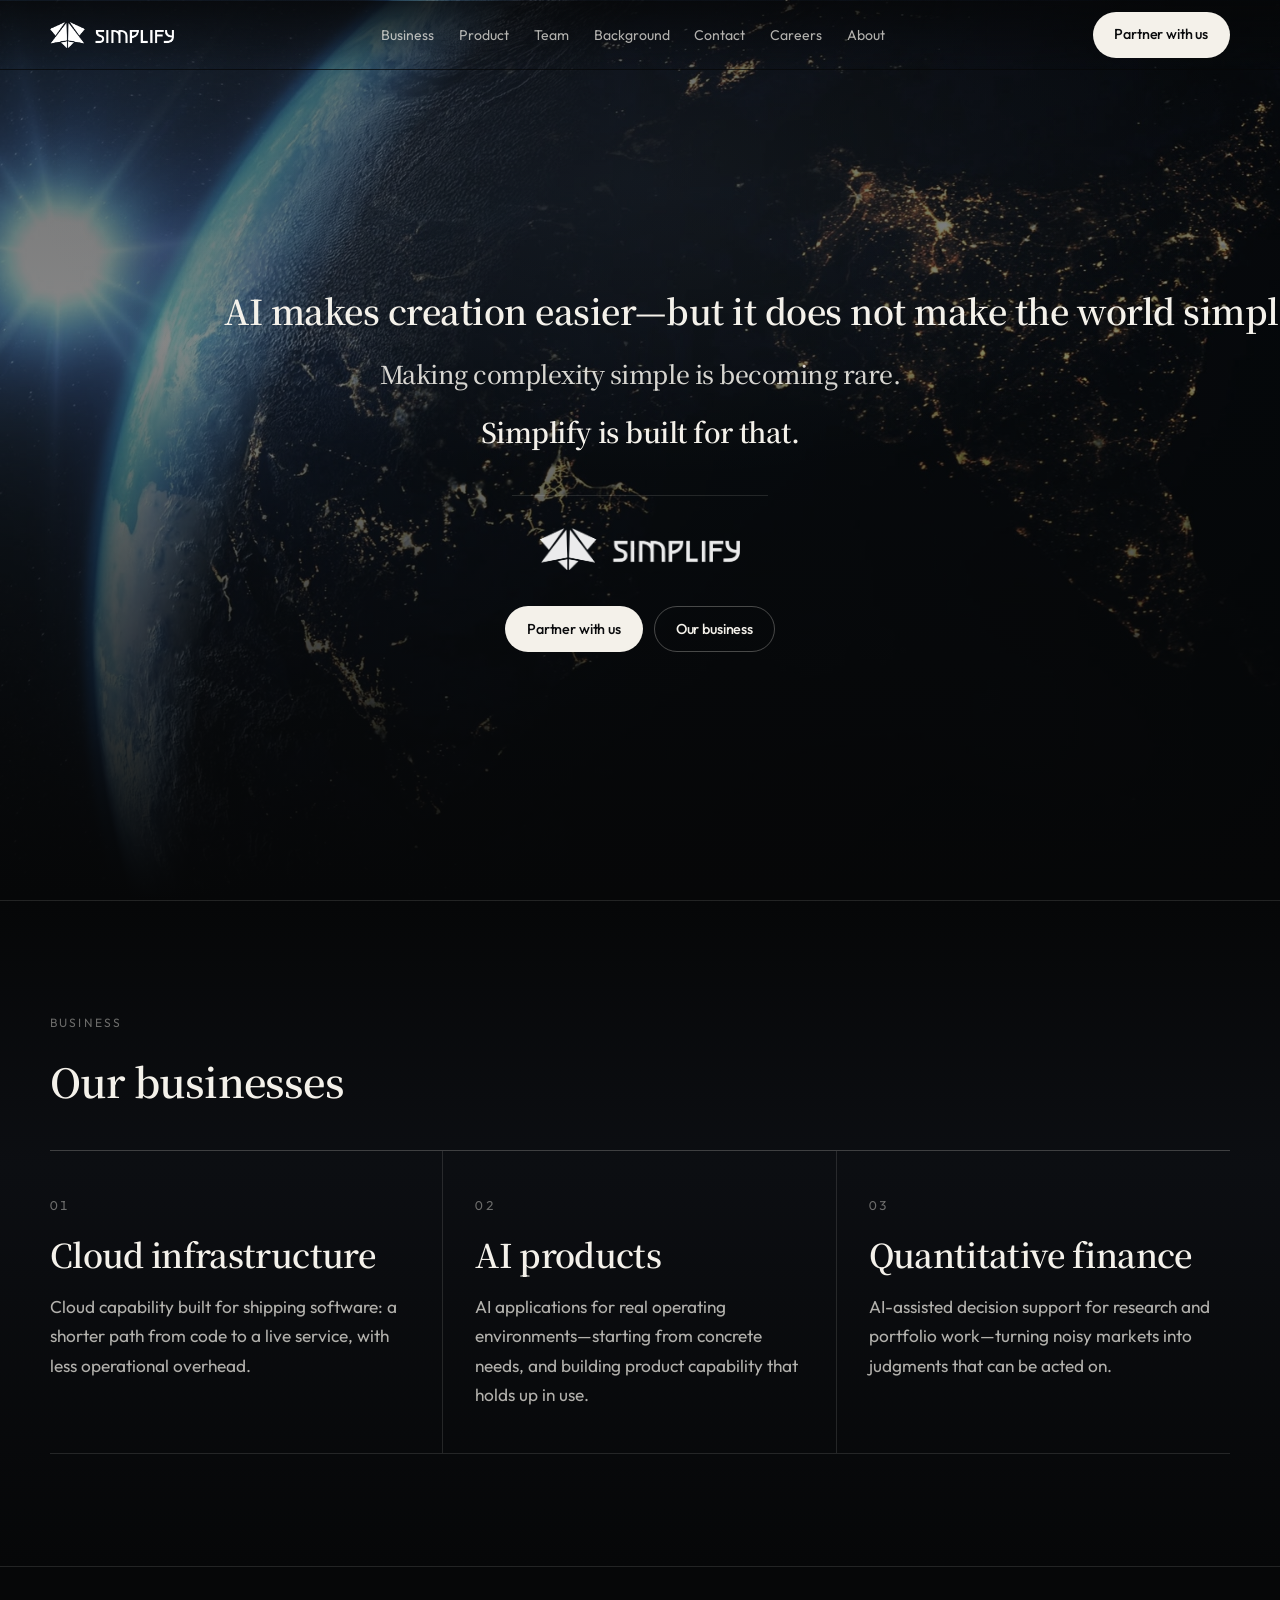
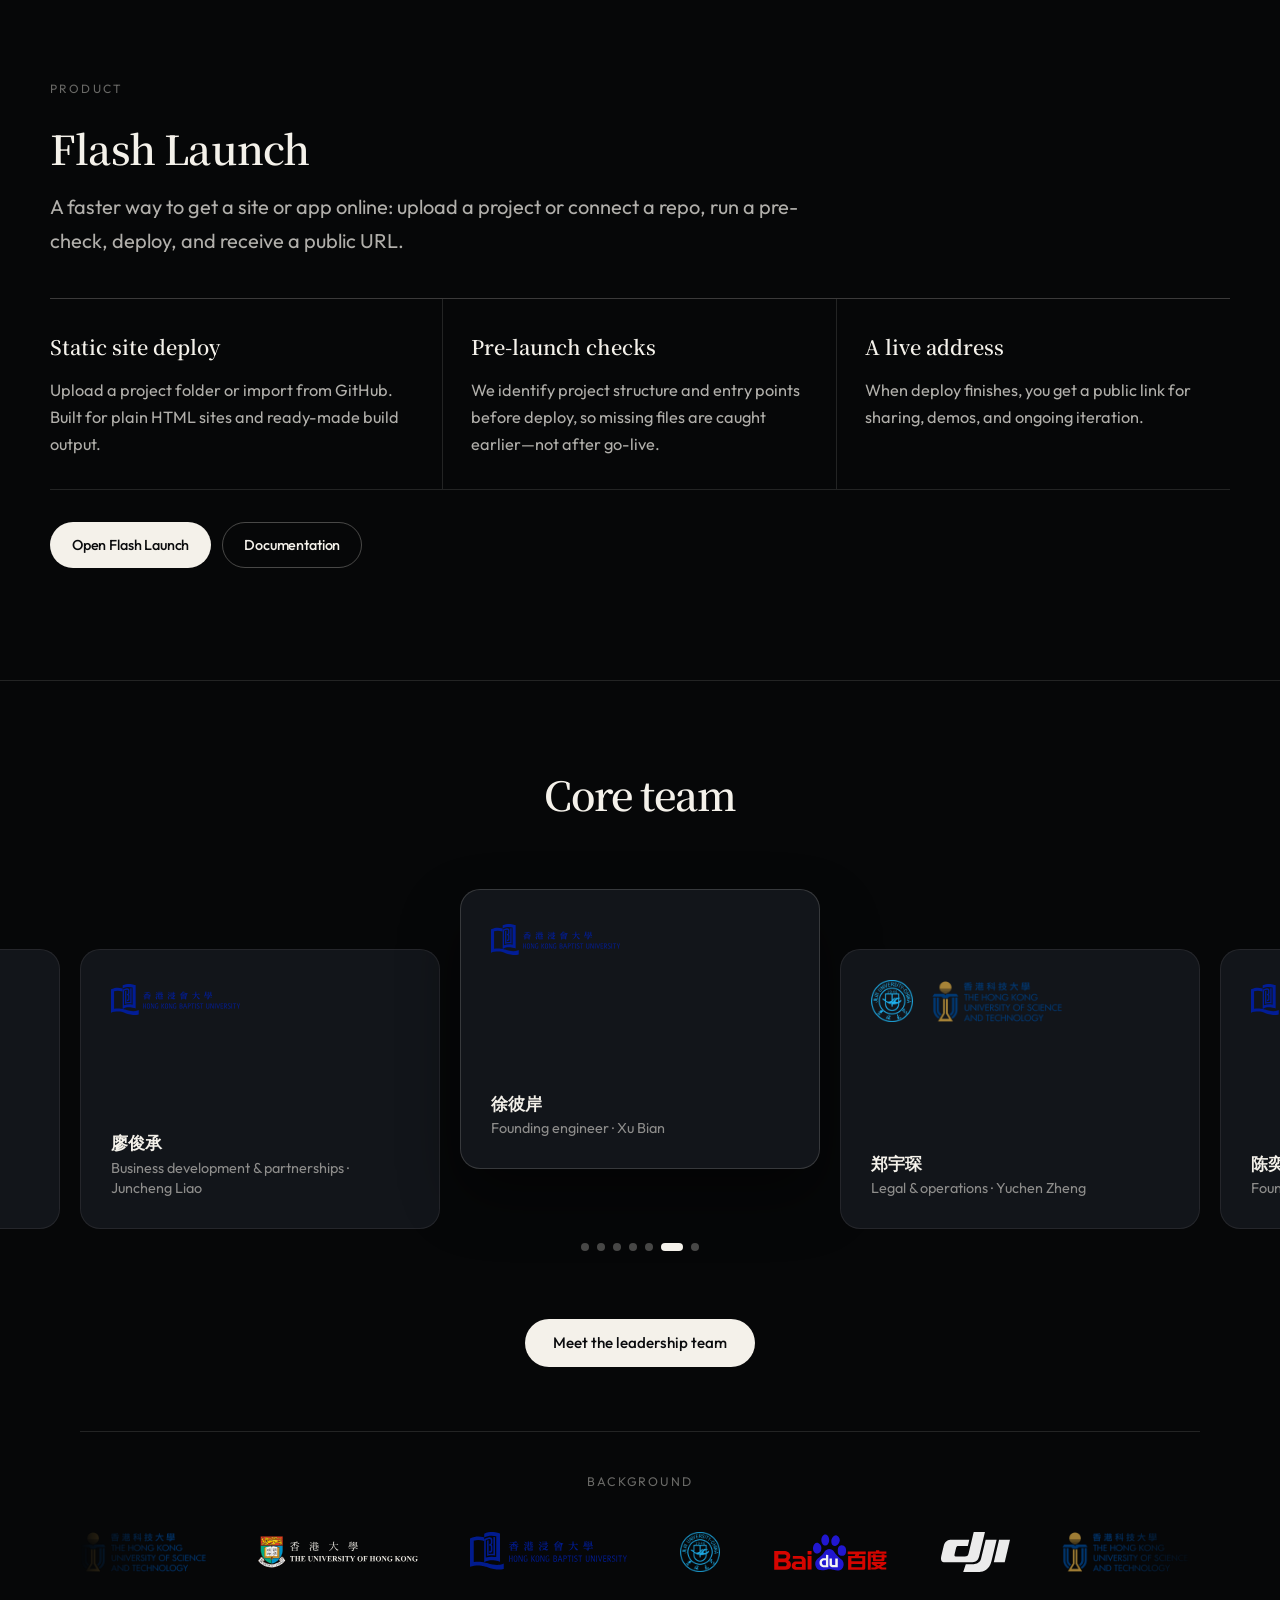
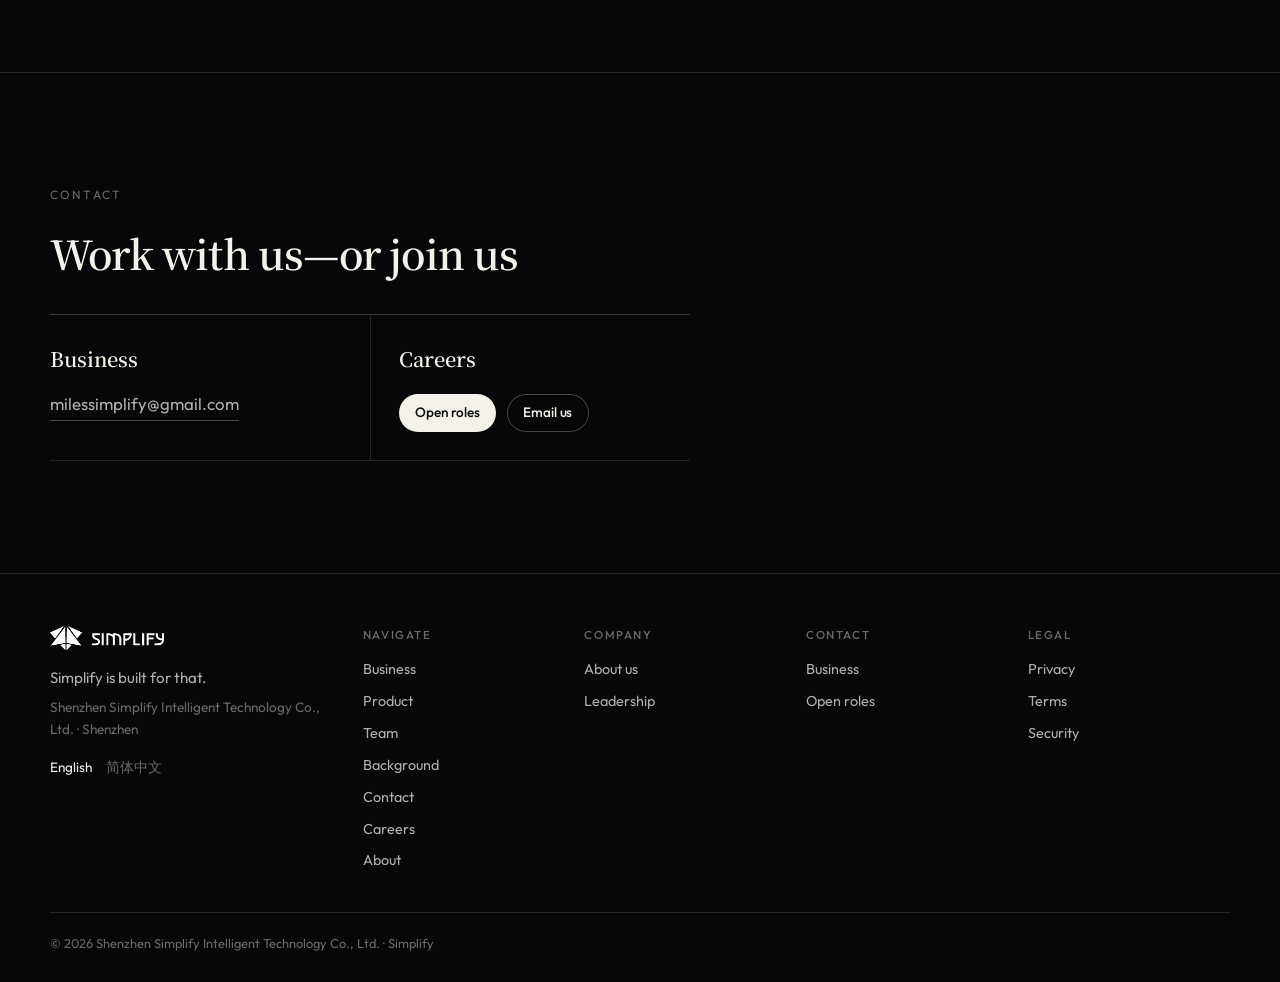
==== en/index.html @ f0d46c4b "Add English homepage with meaning-based copy, not word-for-word Chinese. Link CN/EN switches, use co" ====
<!doctype html>
<html lang="en">
  <head>
    <meta charset="utf-8">
    <meta name="viewport" content="width=device-width, initial-scale=1">
    <title>Simplify · Shenzhen Simplify Intelligent Technology Co., Ltd.</title>
    <meta name="description" content="AI makes creation easier—but it does not make the world simpler. Making complexity simple is becoming rare. Simplify is built for that.">
    <meta name="theme-color" content="#060708">
    <link rel="canonical" href="https://add-miles.github.io/simplify-brand-site/en/">
    <meta property="og:type" content="website">
    <meta property="og:site_name" content="Simplify">
    <meta property="og:title" content="Simplify · Shenzhen Simplify Intelligent Technology Co., Ltd.">
    <meta property="og:description" content="AI makes creation easier—but it does not make the world simpler. Making complexity simple is becoming rare. Simplify is built for that.">
    <meta property="og:locale" content="en_US">
    <link rel="alternate" hreflang="zh-CN" href="https://add-miles.github.io/simplify-brand-site/">
    <link rel="alternate" hreflang="en" href="https://add-miles.github.io/simplify-brand-site/en/">
    <link rel="icon" href="../assets/simplify-favicon-v2.svg" type="image/svg+xml">
    <link rel="preconnect" href="https://fonts.googleapis.com">
    <link rel="preconnect" href="https://fonts.gstatic.com" crossorigin>
    <link href="https://fonts.googleapis.com/css2?family=Noto+Serif+SC:wght@500;600;700&family=Outfit:wght@400;500;600;700&display=swap" rel="stylesheet">
    <link rel="stylesheet" href="../vendor/swiper/swiper-bundle.min.css">
    <link rel="stylesheet" href="../css/site.css?v=en-thesis-v2">
  </head>
  <body>
    <header class="top" id="header" data-at-top="true">
      <div class="top-shell">
        <nav class="nav" aria-label="Primary">
          <a class="logo" href="./" aria-label="Simplify home">
            <img src="../assets/simplify-logo-white.png" alt="SIMPLIFY" width="150" height="32">
          </a>
          <div class="nav-mid" id="nav-links">
            <a class="nav-a" href="#work">Business</a>
            <a class="nav-a" href="#products">Product</a>
            <a class="nav-a" href="#team">Team</a>
            <a class="nav-a" href="#background">Background</a>
            <a class="nav-a" href="#contact">Contact</a>
            <a class="nav-a" href="https://simplify-net.com/careers/">Careers</a>
            <a class="nav-a" href="https://simplify-net.com/about/">About</a>
          </div>
          <div class="nav-end">
            <a class="btn btn-light" href="#contact">Partner with us</a>
            <button class="burger" type="button" id="menu-btn" aria-controls="nav-links" aria-expanded="false">
              <span class="sr">Menu</span>
              <i></i>
            </button>
          </div>
        </nav>
      </div>
    </header>

    <main id="main">
      <section class="hero" id="hero">
        <div class="hero-media" aria-hidden="true">
          <video class="hero-video" autoplay muted loop playsinline poster="../assets/video/earth-poster.jpg">
            <source src="../assets/video/earth-bg.mp4" type="video/mp4">
          </video>
          <div class="hero-veil"></div>
        </div>
        <div class="shell hero-inner" data-reveal>
          <h1 class="display">
            <span class="thesis-lead">AI makes creation easier—but it does not make the world simpler.</span>
            <span class="thesis-belief">Making complexity simple is becoming rare.</span>
            <span class="thesis-close">Simplify is built for that.</span>
          </h1>
          <div class="hero-brand">
            <img src="../assets/simplify-logo-white.png" alt="SIMPLIFY" width="220" height="48">
          </div>
          <div class="actions">
            <a class="btn btn-light" href="#contact">Partner with us</a>
            <a class="btn btn-ghost" href="#work">Our business</a>
          </div>
        </div>
      </section>

      <section class="band band-work" id="work">
        <div class="shell" data-reveal>
          <p class="section-label">Business</p>
          <h2 class="title work-title">Our businesses</h2>
          <div class="work-rail">
            <article class="work-item">
              <span class="work-index">01</span>
              <h3>Cloud infrastructure</h3>
              <p>Cloud capability built for shipping software: a shorter path from code to a live service, with less operational overhead.</p>
            </article>
            <article class="work-item">
              <span class="work-index">02</span>
              <h3>AI products</h3>
              <p>AI applications for real operating environments—starting from concrete needs, and building product capability that holds up in use.</p>
            </article>
            <article class="work-item">
              <span class="work-index">03</span>
              <h3>Quantitative finance</h3>
              <p>AI-assisted decision support for research and portfolio work—turning noisy markets into judgments that can be acted on.</p>
            </article>
          </div>
        </div>
      </section>

      <section class="band band-products" id="products">
        <div class="shell" data-reveal>
          <p class="section-label">Product</p>
          <h2 class="title">Flash Launch</h2>
          <p class="product-lead">A faster way to get a site or app online: upload a project or connect a repo, run a pre-check, deploy, and receive a public URL.</p>
          <div class="product-panel">
            <article class="product-point">
              <h3>Static site deploy</h3>
              <p>Upload a project folder or import from GitHub. Built for plain HTML sites and ready-made build output.</p>
            </article>
            <article class="product-point">
              <h3>Pre-launch checks</h3>
              <p>We identify project structure and entry points before deploy, so missing files are caught earlier—not after go-live.</p>
            </article>
            <article class="product-point">
              <h3>A live address</h3>
              <p>When deploy finishes, you get a public link for sharing, demos, and ongoing iteration.</p>
            </article>
          </div>
          <div class="actions product-actions">
            <a class="btn btn-light" href="https://www.flashlaunch.net/" target="_blank" rel="noopener noreferrer">Open Flash Launch</a>
            <a class="btn btn-ghost" href="https://www.flashlaunch.net/docs/flash-launch/deploy-a-static-site" target="_blank" rel="noopener noreferrer">Documentation</a>
          </div>
        </div>
      </section>

      <!-- LOCKED structure: team + background — English labels only; layout and logos unchanged -->
      <section class="team-section" id="team">
        <div class="sx-light-inner">
          <div class="sx-heading-wrap">
            <h2 class="sx-heading">Core team</h2>
          </div>
          <div class="div-block-34">
            <div class="swiper team_swiper">
              <div class="swiper-wrapper team_swiper_w">
                <div class="swiper-slide team_swiper_slide">
                  <div class="team_swiper_item">
                    <div class="team-logos">
                        <img class="image-14" src="../assets/logos/hkbu.svg" alt="Hong Kong Baptist University" loading="lazy" width="120" height="40">
                    </div>
                    <div class="team-meta">
                      <h3 class="heading-4">陈奕玮</h3>
                      <div class="text-block-7">Founder &amp; CEO · Jimmy Chen</div>
                    </div>
                  </div>
                </div>
                <div class="swiper-slide team_swiper_slide">
                  <div class="team_swiper_item">
                    <div class="team-logos">
                        <img class="image-14" src="../assets/logos/hku.svg" alt="The University of Hong Kong" loading="lazy" width="120" height="40">
                        <img class="image-14" src="../assets/logos/dji-white.svg" alt="DJI" loading="lazy" width="100" height="40">
                    </div>
                    <div class="team-meta">
                      <h3 class="heading-4">唐宇</h3>
                      <div class="text-block-7">Co-founder &amp; CTO · Yu Tang</div>
                    </div>
                  </div>
                </div>
                <div class="swiper-slide team_swiper_slide">
                  <div class="team_swiper_item">
                    <div class="team-logos">
                        <img class="image-14" src="../assets/logos/hkust-word.png" alt="The Hong Kong University of Science and Technology" loading="lazy" width="120" height="40">
                        <img class="image-14" src="../assets/logos/baidu.svg" alt="Baidu" loading="lazy" width="100" height="40">
                    </div>
                    <div class="team-meta">
                      <h3 class="heading-4">王鼎文</h3>
                      <div class="text-block-7">Co-founder &amp; CPO · Dingwen Wang</div>
                    </div>
                  </div>
                </div>
                <div class="swiper-slide team_swiper_slide">
                  <div class="team_swiper_item">
                    <div class="team-logos">
                        <img class="image-14" src="../assets/logos/hkbu.svg" alt="Hong Kong Baptist University" loading="lazy" width="120" height="40">
                    </div>
                    <div class="team-meta">
                      <h3 class="heading-4">郭同顺</h3>
                      <div class="text-block-7">US long/short equity portfolio manager · Tongshun Guo</div>
                    </div>
                  </div>
                </div>
                <div class="swiper-slide team_swiper_slide">
                  <div class="team_swiper_item">
                    <div class="team-logos">
                        <img class="image-14" src="../assets/logos/hkbu.svg" alt="Hong Kong Baptist University" loading="lazy" width="120" height="40">
                    </div>
                    <div class="team-meta">
                      <h3 class="heading-4">廖俊承</h3>
                      <div class="text-block-7">Business development &amp; partnerships · Juncheng Liao</div>
                    </div>
                  </div>
                </div>
                <div class="swiper-slide team_swiper_slide">
                  <div class="team_swiper_item">
                    <div class="team-logos">
                        <img class="image-14" src="../assets/logos/hkbu.svg" alt="Hong Kong Baptist University" loading="lazy" width="120" height="40">
                    </div>
                    <div class="team-meta">
                      <h3 class="heading-4">徐彼岸</h3>
                      <div class="text-block-7">Founding engineer · Xu Bian</div>
                    </div>
                  </div>
                </div>
                <div class="swiper-slide team_swiper_slide">
                  <div class="team_swiper_item">
                    <div class="team-logos">
                        <img class="image-14" src="../assets/logos/jlu.png" alt="Jilin University" loading="lazy" width="100" height="40">
                        <img class="image-14" src="../assets/logos/hkust-word.png" alt="The Hong Kong University of Science and Technology" loading="lazy" width="120" height="40">
                    </div>
                    <div class="team-meta">
                      <h3 class="heading-4">郑宇琛</h3>
                      <div class="text-block-7">Legal &amp; operations · Yuchen Zheng</div>
                    </div>
                  </div>
                </div>
              </div>
              <div class="swiper-pagination team_s_p"></div>
            </div>
            <a class="sx-case-btn" href="https://simplify-net.com/leadership/">Meet the leadership team</a>
          </div>

          <div class="bg-orgs" id="background">
            <p class="sx-bg-label">Background</p>
            <div class="logos-marquee" aria-label="Background institutions of the team">
              <div class="marquee-row">
                <div class="marquee-track marquee-ltr">
                  <img class="bg-logo" src="../assets/logos/hkust-word.png" alt="The Hong Kong University of Science and Technology" width="160" height="48" loading="eager">
                  <img class="bg-logo" src="../assets/logos/hku.svg" alt="The University of Hong Kong" width="160" height="48" loading="eager">
                  <img class="bg-logo" src="../assets/logos/hkbu.svg" alt="Hong Kong Baptist University" width="160" height="48" loading="eager">
                  <img class="bg-logo" src="../assets/logos/jlu.png" alt="Jilin University" width="120" height="48" loading="eager">
                  <img class="bg-logo" src="../assets/logos/baidu.svg" alt="Baidu" width="140" height="48" loading="eager">
                  <img class="bg-logo" src="../assets/logos/dji-white.svg" alt="DJI" width="120" height="48" loading="eager">
                  <img class="bg-logo" src="../assets/logos/hkust-word.png" alt="" width="160" height="48" loading="eager" aria-hidden="true">
                  <img class="bg-logo" src="../assets/logos/hku.svg" alt="" width="160" height="48" loading="eager" aria-hidden="true">
                  <img class="bg-logo" src="../assets/logos/hkbu.svg" alt="" width="160" height="48" loading="eager" aria-hidden="true">
                  <img class="bg-logo" src="../assets/logos/jlu.png" alt="" width="120" height="48" loading="eager" aria-hidden="true">
                  <img class="bg-logo" src="../assets/logos/baidu.svg" alt="" width="140" height="48" loading="eager" aria-hidden="true">
                  <img class="bg-logo" src="../assets/logos/dji-white.svg" alt="" width="120" height="48" loading="eager" aria-hidden="true">
                </div>
              </div>
            </div>
          </div>
        </div>
      </section>

      <section class="band band-contact" id="contact">
        <div class="shell contact-shell" data-reveal>
          <p class="section-label">Contact</p>
          <h2 class="title">Work with us—or join us</h2>
          <div class="contact-panel">
            <article class="contact">
              <h3>Business</h3>
              <a class="mail" href="mailto:milessimplify@gmail.com?subject=Business%20inquiry%20-%20Simplify">milessimplify@gmail.com</a>
            </article>
            <article class="contact">
              <h3>Careers</h3>
              <div class="actions">
                <a class="btn btn-light btn-sm" href="https://simplify-net.com/careers/">Open roles</a>
                <a class="btn btn-ghost btn-sm" href="mailto:career@simplify-net.com?subject=Application">Email us</a>
              </div>
            </article>
          </div>
        </div>
      </section>
    </main>

    <footer class="foot">
      <div class="shell foot-grid">
        <div class="foot-brand">
          <img src="../assets/simplify-logo-white.png" alt="SIMPLIFY" width="132" height="28">
          <p class="foot-tag">Simplify is built for that.</p>
          <p class="foot-entity">Shenzhen Simplify Intelligent Technology Co., Ltd. · Shenzhen</p>
          <div class="lang">
            <a href="./" lang="en" aria-current="true">English</a>
            <a href="../" lang="zh-CN">简体中文</a>
          </div>
        </div>
        <div class="foot-col">
          <h2>Navigate</h2>
          <div class="foot-nav">
            <a href="#work">Business</a>
            <a href="#products">Product</a>
            <a href="#team">Team</a>
            <a href="#background">Background</a>
            <a href="#contact">Contact</a>
            <a href="https://simplify-net.com/careers/">Careers</a>
            <a href="https://simplify-net.com/about/">About</a>
          </div>
        </div>
        <div class="foot-col">
          <h2>Company</h2>
          <a href="https://simplify-net.com/about/">About us</a>
          <a href="https://simplify-net.com/leadership/">Leadership</a>
        </div>
        <div class="foot-col">
          <h2>Contact</h2>
          <a href="mailto:milessimplify@gmail.com">Business</a>
          <a href="https://simplify-net.com/careers/">Open roles</a>
        </div>
        <div class="foot-col">
          <h2>Legal</h2>
          <a href="https://simplify-net.com/legal/privacy/">Privacy</a>
          <a href="https://simplify-net.com/legal/terms/">Terms</a>
          <a href="https://simplify-net.com/legal/security/">Security</a>
        </div>
      </div>
      <div class="shell foot-bar">© 2026 Shenzhen Simplify Intelligent Technology Co., Ltd. · Simplify</div>
    </footer>

    <script src="../vendor/swiper/swiper-bundle.min.js"></script>
    <script src="../js/site.js?v=en-v1"></script>
  </body>
</html>
---- css/site.css ----
/* Simplify company homepage — thesis layout
   Signature: long thesis as hero composition + brand mark + three business rails
*/

:root {
  --bg: #060708;
  --bg-2: #0c0e12;
  --ink: #f4f1ea;
  --ink-2: rgba(244, 241, 234, 0.72);
  --ink-3: rgba(244, 241, 234, 0.42);
  --line: rgba(244, 241, 234, 0.12);
  --line-strong: rgba(244, 241, 234, 0.22);
  --cta: #f4f1ea;
  --cta-ink: #0a0b0d;
  --max: 1180px;
  --nav: 70px;
  --font: "Outfit", "PingFang SC", "Hiragino Sans GB", "Noto Sans SC", "Microsoft YaHei", sans-serif;
  --display: "Noto Serif SC", "Songti SC", "SimSun", serif;
  --ease: cubic-bezier(0.22, 1, 0.36, 1);
  --scroll: 0;
}

*,
*::before,
*::after {
  box-sizing: border-box;
}

html {
  scroll-behavior: smooth;
  /* Keep just under the fixed nav; extra offset left previous CTAs peeking through the bar */
  scroll-padding-top: var(--nav);
}

body {
  margin: 0;
  min-height: 100%;
  color: var(--ink);
  font-family: var(--font);
  font-size: 16px;
  line-height: 1.6;
  background: var(--bg);
  -webkit-font-smoothing: antialiased;
  overflow-x: hidden;
}

img {
  display: block;
  max-width: 100%;
}

a {
  color: inherit;
  text-decoration: none;
}

p,
h1,
h2,
h3 {
  margin: 0;
}

button {
  font: inherit;
  color: inherit;
  background: 0 0;
  border: 0;
  cursor: pointer;
}

:focus-visible {
  outline: 2px solid rgba(244, 241, 234, 0.5);
  outline-offset: 3px;
}

.sr {
  position: absolute;
  width: 1px;
  height: 1px;
  overflow: hidden;
  clip: rect(0, 0, 0, 0);
}

.shell {
  width: min(calc(100% - 2.75rem), var(--max));
  margin-inline: auto;
}

/* ── Header ── */
body > .top,
.top {
  position: fixed;
  inset: 0 0 auto;
  z-index: 200;
  display: flex;
  justify-content: center;
  pointer-events: none;
  padding: calc(var(--scroll) * 12px) calc(var(--scroll) * 1rem) 0;
}

.top-shell {
  pointer-events: auto;
  width: calc(100% - var(--scroll) * clamp(2rem, 16vw, 12rem));
  max-width: calc(100vw * (1 - var(--scroll)) + 920px * var(--scroll));
  height: calc(var(--nav) - var(--scroll) * 8px);
  margin-inline: auto;
  border-radius: calc(var(--scroll) * 999px);
  border: 1px solid rgba(244, 241, 234, calc(var(--scroll) * 0.12));
  background: rgba(6, 7, 8, calc(0.02 + var(--scroll) * 0.62));
  transition:
    width 0.35s var(--ease),
    max-width 0.35s var(--ease),
    height 0.35s var(--ease),
    border-radius 0.35s var(--ease),
    border-color 0.35s var(--ease),
    background 0.35s var(--ease),
    box-shadow 0.35s var(--ease);
}

.top[data-at-top="true"] .top-shell {
  width: 100%;
  max-width: none;
  border-color: transparent;
  border-radius: 0;
  background: linear-gradient(180deg, rgba(6, 7, 8, 0.72), transparent);
  box-shadow: none;
  backdrop-filter: none;
  -webkit-backdrop-filter: none;
}

.top[data-at-top="false"] .top-shell {
  background: rgba(6, 7, 8, 0.92);
  backdrop-filter: blur(16px);
  -webkit-backdrop-filter: blur(16px);
  box-shadow: 0 16px 48px rgba(0, 0, 0, 0.45);
}

.nav {
  height: 100%;
  width: min(calc(100% - 2.5rem), var(--max));
  margin-inline: auto;
  display: flex;
  align-items: center;
  justify-content: space-between;
  gap: 0.75rem;
}

.top[data-at-top="false"] .nav {
  width: 100%;
  padding-inline: 1.1rem;
}

.logo img {
  height: 26px;
  width: auto;
}

.nav-mid {
  display: flex;
  align-items: center;
  gap: 0.05rem;
}

.nav-a {
  padding: 0.45rem 0.75rem;
  border-radius: 999px;
  font-size: 0.88rem;
  color: var(--ink-2);
  transition: color 0.18s var(--ease), background 0.18s var(--ease);
}

.nav-a:hover {
  color: var(--ink);
}

.nav-a.is-on {
  color: var(--ink);
  background: rgba(244, 241, 234, 0.08);
}

.nav-end {
  display: flex;
  align-items: center;
  gap: 0.5rem;
}

.burger {
  display: none;
  width: 42px;
  height: 42px;
  place-items: center;
  border-radius: 10px;
  border: 1px solid var(--line-strong);
}

.burger i,
.burger i::before,
.burger i::after {
  display: block;
  width: 15px;
  height: 1.5px;
  background: var(--ink);
  transition: transform 0.2s var(--ease), top 0.2s var(--ease);
}

.burger i {
  position: relative;
}

.burger i::before,
.burger i::after {
  content: "";
  position: absolute;
  left: 0;
}

.burger i::before {
  top: -5px;
}

.burger i::after {
  top: 5px;
}

.top.is-open .burger i {
  background: transparent;
}

.top.is-open .burger i::before {
  top: 0;
  transform: rotate(45deg);
}

.top.is-open .burger i::after {
  top: 0;
  transform: rotate(-45deg);
}

.btn {
  display: inline-flex;
  align-items: center;
  justify-content: center;
  min-height: 46px;
  padding: 0 1.3rem;
  border-radius: 999px;
  border: 1px solid transparent;
  font-size: 0.9rem;
  font-weight: 500;
  letter-spacing: -0.01em;
  white-space: nowrap;
  transition: background 0.2s var(--ease), border-color 0.2s var(--ease), transform 0.15s var(--ease);
}

.btn:active {
  transform: scale(0.98);
}

.btn-light {
  background: var(--cta);
  color: var(--cta-ink);
}

.btn-light:hover {
  background: #fff;
}

.btn-ghost {
  border-color: rgba(244, 241, 234, 0.28);
  color: var(--ink);
}

.btn-ghost:hover {
  border-color: rgba(244, 241, 234, 0.55);
  background: rgba(244, 241, 234, 0.05);
}

.btn-sm {
  min-height: 38px;
  padding-inline: 0.95rem;
  font-size: 0.85rem;
}

.actions {
  display: flex;
  flex-wrap: wrap;
  gap: 0.7rem;
}

.section-label {
  font-size: 0.75rem;
  letter-spacing: 0.18em;
  text-transform: uppercase;
  color: var(--ink-3);
  margin-bottom: 1.5rem;
}

.title {
  font-family: var(--display);
  font-size: clamp(1.65rem, 3.2vw, 2.5rem);
  font-weight: 600;
  letter-spacing: -0.02em;
  line-height: 1.25;
  text-wrap: balance;
}

/* ── Hero thesis ── */
.hero {
  position: relative;
  min-height: 100dvh;
  display: flex;
  align-items: center;
  padding: calc(var(--nav) + 2.5rem) 0 4.5rem;
  overflow: clip;
}

.hero-media {
  position: absolute;
  inset: 0;
  z-index: 0;
}

.hero-video {
  width: 100%;
  height: 100%;
  object-fit: cover;
  object-position: center 40%;
  filter: saturate(0.7) brightness(0.72);
}

.hero-veil {
  position: absolute;
  inset: 0;
  background:
    linear-gradient(180deg, rgba(6, 7, 8, 0.42) 0%, rgba(6, 7, 8, 0.28) 38%, rgba(6, 7, 8, 0.72) 78%, var(--bg) 100%),
    radial-gradient(ellipse 80% 55% at 50% 20%, rgba(120, 140, 170, 0.14), transparent 60%);
}

.hero-inner {
  position: relative;
  z-index: 1;
  width: 100%;
  max-width: min(var(--max), 52rem);
  margin-inline: auto;
  text-align: center;
  display: flex;
  flex-direction: column;
  align-items: center;
}

.display {
  display: flex;
  flex-direction: column;
  align-items: center;
  gap: 1.35rem;
  width: 100%;
  font-family: var(--display);
  font-weight: 600;
  letter-spacing: -0.02em;
}

.thesis-lead,
.thesis-belief,
.thesis-close {
  display: block;
  width: 100%;
  text-align: center;
}

/* Line 1: keep as one visual line on desktop; avoid 因/此 mid-break */
.thesis-lead {
  font-size: clamp(1.35rem, 2.8vw, 2.15rem);
  line-height: 1.4;
  color: var(--ink);
  max-width: none;
  text-wrap: pretty;
}

.thesis-belief {
  font-size: clamp(1.2rem, 2.35vw, 1.55rem);
  line-height: 1.45;
  font-weight: 500;
  color: rgba(244, 241, 234, 0.88);
  max-width: 28rem;
}

/* English hero line 2 is longer characters-wise; don't force a short measure box */
html[lang="en"] .thesis-belief {
  max-width: min(100%, 42rem);
}

@media (min-width: 900px) {
  .thesis-belief {
    white-space: nowrap;
  }

  html[lang="en"] .thesis-belief {
    max-width: none;
  }
}

.thesis-close {
  font-size: clamp(1.25rem, 2.4vw, 1.7rem);
  line-height: 1.4;
  font-weight: 600;
  color: var(--ink);
  letter-spacing: -0.02em;
}

@media (min-width: 900px) {
  .thesis-lead {
    white-space: nowrap;
  }
}

.hero-brand {
  margin-top: 2.75rem;
  padding-top: 2rem;
  border-top: 1px solid var(--line);
  width: min(100%, 16rem);
}

.hero-brand img {
  width: min(100%, 200px);
  height: auto;
  margin-inline: auto;
  opacity: 0.92;
}

.hero-inner .actions {
  margin-top: 2.25rem;
  justify-content: center;
}

/* ── Work rail ── */
.band {
  padding: clamp(4.5rem, 9vw, 7rem) 0;
}

.band-work {
  background:
    linear-gradient(180deg, var(--bg), var(--bg-2) 40%, var(--bg));
  border-top: 1px solid var(--line);
}

.work-title {
  margin-bottom: 2.75rem;
  max-width: 12em;
}

.work-rail {
  display: grid;
  grid-template-columns: repeat(3, minmax(0, 1fr));
  gap: 0;
  border-top: 1px solid var(--line-strong);
}

.work-item {
  padding: 2.75rem 1.75rem 2.75rem 0;
  border-bottom: 1px solid var(--line);
  border-right: 1px solid var(--line);
  display: flex;
  flex-direction: column;
  gap: 1.1rem;
  min-height: 18rem;
}

.work-item:last-child {
  border-right: 0;
  padding-right: 0;
}

.work-item:first-child {
  padding-left: 0;
}

.work-item + .work-item {
  padding-left: 2rem;
}

.work-index {
  font-size: 0.8rem;
  letter-spacing: 0.18em;
  color: var(--ink-3);
  font-variant-numeric: tabular-nums;
}

.work-item h3 {
  font-family: var(--display);
  font-size: clamp(1.55rem, 2.6vw, 2.05rem);
  font-weight: 600;
  letter-spacing: -0.02em;
  line-height: 1.25;
}

.work-item p {
  font-size: 1.08rem;
  line-height: 1.7;
  color: var(--ink-2);
  max-width: 22em;
}

/* ── Products ── */
.band-products {
  border-top: 1px solid var(--line);
  background: var(--bg);
}

.band-products .title {
  margin-bottom: 1.1rem;
}

.product-lead {
  max-width: 38em;
  font-size: clamp(1.05rem, 2vw, 1.25rem);
  line-height: 1.7;
  color: var(--ink-2);
  margin-bottom: 2.5rem;
}

.product-panel {
  display: grid;
  grid-template-columns: repeat(3, minmax(0, 1fr));
  gap: 0;
  border-top: 1px solid var(--line-strong);
  margin-bottom: 2rem;
}

.product-point {
  padding: 2rem 1.5rem 2rem 0;
  border-bottom: 1px solid var(--line);
  border-right: 1px solid var(--line);
  display: flex;
  flex-direction: column;
  gap: 0.85rem;
  min-height: 11rem;
}

.product-point:last-child {
  border-right: 0;
  padding-right: 0;
}

.product-point + .product-point {
  padding-left: 1.75rem;
}

.product-point h3 {
  font-family: var(--display);
  font-size: 1.25rem;
  font-weight: 600;
}

.product-point p {
  font-size: 1.02rem;
  line-height: 1.65;
  color: var(--ink-2);
  max-width: 22em;
}

.product-actions {
  margin-top: 0.5rem;
}

/* ── Contact ── */
.band-contact {
  border-top: 1px solid var(--line);
  background: var(--bg);
}

.contact-shell .title {
  margin-bottom: 2.25rem;
  max-width: 14em;
}

.contact-panel {
  display: grid;
  grid-template-columns: 1fr 1fr;
  gap: 0;
  max-width: 40rem;
  border-top: 1px solid var(--line-strong);
}

.contact {
  display: flex;
  flex-direction: column;
  gap: 1rem;
  padding: 1.75rem 1.5rem 1.75rem 0;
  border-bottom: 1px solid var(--line);
}

.contact + .contact {
  padding-left: 1.75rem;
  border-left: 1px solid var(--line);
}

.contact h3 {
  font-family: var(--display);
  font-size: 1.25rem;
  font-weight: 600;
}

.mail {
  width: fit-content;
  font-size: 1.05rem;
  color: var(--ink-2);
  border-bottom: 1px solid rgba(244, 241, 234, 0.28);
  padding-bottom: 2px;
  transition: color 0.18s var(--ease), border-color 0.18s var(--ease);
}

.mail:hover {
  color: var(--ink);
  border-color: rgba(244, 241, 234, 0.65);
}

.contact .actions {
  margin-top: 0.15rem;
}

/* ── Footer ── */
.foot {
  padding: 3.25rem 0 1.75rem;
  border-top: 1px solid var(--line);
}

.foot-grid {
  display: grid;
  grid-template-columns: 1.45fr repeat(4, 1fr);
  gap: 1.75rem 1.2rem;
}

.foot-brand img {
  height: 24px;
  width: auto;
  margin-bottom: 1rem;
}

.foot-tag {
  color: var(--ink-2);
  font-size: 0.95rem;
  margin-bottom: 0.45rem;
}

.foot-entity {
  color: var(--ink-3);
  font-size: 0.85rem;
  margin-bottom: 1rem;
}

.lang {
  display: flex;
  gap: 0.85rem;
  font-size: 0.85rem;
  color: var(--ink-3);
}

.lang a[aria-current="true"] {
  color: var(--ink);
}

.foot-col {
  display: flex;
  flex-direction: column;
  gap: 0.55rem;
  font-size: 0.9rem;
  color: var(--ink-2);
}

.foot-col h2 {
  font-size: 0.72rem;
  letter-spacing: 0.14em;
  text-transform: uppercase;
  color: var(--ink-3);
  font-weight: 500;
  font-family: var(--font);
  margin-bottom: 0.35rem;
}

.foot-col a:hover {
  color: var(--ink);
}

.foot-nav {
  display: flex;
  flex-direction: column;
  gap: 0.55rem;
}

.foot-bar {
  margin-top: 2.5rem;
  padding-top: 1.25rem;
  border-top: 1px solid var(--line);
  font-size: 0.8rem;
  color: var(--ink-3);
}

/* Reveal */
[data-reveal] {
  opacity: 0;
  transform: translateY(18px);
  transition: opacity 0.85s var(--ease), transform 0.85s var(--ease);
}

[data-reveal].is-in {
  opacity: 1;
  transform: none;
}

/* ═══════════════════════════════════════════════════════════
   LOCKED: team + background org marquee
   Do not change card animation, member logos, or marquee track.
   ═══════════════════════════════════════════════════════════ */

.team-section,
.sx-light-section {
  background: #060708;
  color: var(--ink);
  overflow: visible;
  padding: clamp(3.5rem, 7vw, 5.5rem) 0;
  border-top: 1px solid var(--line);
}

.sx-light-inner {
  width: min(calc(100% - 2.5rem), 1120px);
  margin-inline: auto;
}

.sx-heading-wrap {
  text-align: center;
  margin-bottom: 0.5rem;
}

.sx-heading {
  margin: 0;
  font-family: var(--display);
  font-size: clamp(1.75rem, 3.2vw, 2.5rem);
  font-weight: 600;
  letter-spacing: -0.03em;
  line-height: 1.25;
  color: var(--ink);
}

.div-block-34 {
  display: flex;
  flex-direction: column;
  align-items: center;
  justify-content: center;
  width: 100%;
  margin-top: 60px;
  gap: 24px;
}

.swiper.team_swiper {
  width: 100%;
  overflow: visible !important;
  padding: 70px 0 36px;
}

.team_swiper_w {
  display: flex;
  align-items: stretch;
  width: 100%;
  height: 100%;
}

.team_swiper .swiper-slide {
  height: auto;
}

.team_swiper_item {
  display: flex;
  flex-direction: column;
  justify-content: space-between;
  gap: 1.5rem;
  width: 100%;
  height: 100%;
  min-height: 280px;
  padding: 30px;
  border-radius: 20px;
  background-color: #12151a;
  border: 1px solid rgba(244, 241, 234, 0.08);
  box-sizing: border-box;
  transition:
    transform 0.8s cubic-bezier(0.25, 0.46, 0.45, 0.94),
    box-shadow 0.35s ease,
    border-color 0.35s ease;
}

.swiper.team_swiper .swiper-slide-active .team_swiper_item {
  transform: translateY(-60px);
  border-color: rgba(244, 241, 234, 0.16);
  box-shadow: 0 28px 60px rgba(0, 0, 0, 0.45);
}

.team-logos {
  display: flex;
  flex-wrap: wrap;
  align-items: center;
  gap: 0.85rem 1.15rem;
  width: fit-content;
  max-width: 100%;
  min-height: 40px;
  padding: 0;
  background: transparent;
}

.image-14 {
  width: auto;
  max-width: 130px;
  height: auto;
  max-height: 42px;
  object-fit: contain;
  object-position: left center;
  filter: none;
  opacity: 1;
}

.team-meta {
  min-width: 0;
}

.heading-4 {
  margin: 0;
  color: var(--ink);
  font-size: 1.05rem;
  font-weight: 700;
  line-height: 1.4;
}

.text-block-7 {
  margin-top: 0.2rem;
  font-size: 0.9rem;
  color: rgba(244, 241, 234, 0.55);
  line-height: 1.4;
}

.team_s_p.swiper-pagination {
  position: relative !important;
  bottom: 0 !important;
  margin-top: 4px;
}

.team_s_p .swiper-pagination-bullet {
  width: 8px;
  height: 8px;
  background: rgba(244, 241, 234, 0.28);
  opacity: 1;
}

.team_s_p .swiper-pagination-bullet-active {
  background: var(--ink);
  width: 22px;
  border-radius: 999px;
}

.sx-case-btn {
  display: inline-flex;
  align-items: center;
  justify-content: center;
  min-height: 48px;
  padding: 0 1.75rem;
  border-radius: 999px;
  background: var(--cta);
  color: var(--cta-ink) !important;
  font-size: 0.95rem;
  font-weight: 500;
  transition: background 0.2s ease, transform 0.15s ease;
}

.sx-case-btn:hover {
  background: #fff;
}

.bg-orgs {
  width: 100%;
  margin-top: 4rem;
  padding-top: 2.5rem;
  border-top: 1px solid var(--line);
}

.sx-bg-label {
  margin: 0 0 1.75rem;
  text-align: center;
  font-size: 0.78rem;
  letter-spacing: 0.16em;
  text-transform: uppercase;
  color: var(--ink-3);
}

.logos-marquee {
  width: 100%;
}

.marquee-row {
  position: relative;
  overflow: hidden;
  height: 64px;
  mask-image: linear-gradient(90deg, transparent, #000 8%, #000 92%, transparent);
  -webkit-mask-image: linear-gradient(90deg, transparent, #000 8%, #000 92%, transparent);
}

.marquee-track {
  display: flex;
  align-items: center;
  gap: 3.25rem;
  width: max-content;
  height: 100%;
  will-change: transform;
}

.marquee-ltr {
  animation: marquee-ltr 28s linear infinite;
}

@keyframes marquee-ltr {
  from {
    transform: translateX(0);
  }
  to {
    transform: translateX(-50%);
  }
}

/* Keep logo strip moving even when OS “reduce motion” is on —
   this is a continuous brand marquee, not a one-shot UI transition. */
@media (prefers-reduced-motion: reduce) {
  .marquee-ltr {
    animation: marquee-ltr 40s linear infinite;
  }
}

.bg-logo {
  flex: none;
  width: auto;
  max-width: 160px;
  height: 40px;
  object-fit: contain;
  filter: none;
  opacity: 0.95;
}

/* Dark mono wordmarks that need a light render on black */
.bg-logo[src*="dji-white"],
.image-14[src*="dji-white"] {
  opacity: 0.92;
}

/* Navy HKBU mark: lift slightly so it reads on black */
.bg-logo[src*="hkbu"],
.image-14[src*="hkbu"] {
  filter: brightness(1.55) saturate(1.05);
}

.logos-marquee:hover .marquee-track {
  animation-play-state: paused;
}

/* ── Responsive ── */
@media (max-width: 980px) {
  .work-rail,
  .product-panel {
    grid-template-columns: 1fr;
  }

  .work-item,
  .work-item:first-child,
  .work-item:last-child,
  .work-item + .work-item,
  .product-point,
  .product-point:last-child,
  .product-point + .product-point {
    padding: 1.85rem 0;
    border-right: 0;
    min-height: 0;
  }

  .foot-grid {
    grid-template-columns: 1fr 1fr;
  }
}

@media (max-width: 820px) {
  .nav-mid {
    display: none;
    position: absolute;
    top: calc(100% + 0.55rem);
    left: 0.75rem;
    right: 0.75rem;
    flex-direction: column;
    align-items: stretch;
    gap: 0.15rem;
    padding: 0.65rem;
    border-radius: 18px;
    border: 1px solid var(--line-strong);
    background: rgba(10, 12, 16, 0.96);
    backdrop-filter: blur(16px);
  }

  .top.is-open .nav-mid {
    display: flex;
  }

  .burger {
    display: grid;
  }

  .top {
    padding: 0.55rem 0.65rem 0;
  }

  .top-shell,
  .top[data-at-top="true"] .top-shell,
  .top[data-at-top="false"] .top-shell {
    width: 100%;
    max-width: none;
    height: 58px;
    border-radius: 16px;
    border: 1px solid var(--line);
    background: rgba(6, 7, 8, 0.82);
    backdrop-filter: blur(14px);
    -webkit-backdrop-filter: blur(14px);
  }

  .nav {
    width: 100%;
    padding-inline: 0.85rem;
    position: relative;
  }

  .hero {
    padding-top: calc(var(--nav) + 3.5rem);
    min-height: auto;
    padding-bottom: 3.5rem;
  }

  .thesis-lead {
    max-width: none;
  }

  .thesis-belief {
    max-width: none;
  }

  .contact-panel {
    grid-template-columns: 1fr;
  }

  .contact,
  .contact + .contact {
    padding: 1.5rem 0;
    border-left: 0;
  }

  .foot-grid {
    grid-template-columns: 1fr;
  }

}

@media (max-width: 768px) {
  .swiper.team_swiper {
    padding: 40px 0 28px;
  }

  .team_swiper_item {
    min-height: 240px;
    padding: 22px;
    gap: 1.25rem;
  }

  .swiper.team_swiper .swiper-slide-active .team_swiper_item {
    transform: translateY(-28px);
  }

  .marquee-row {
    height: 56px;
  }

  .bg-logo {
    height: 32px;
    max-width: 130px;
  }

  .marquee-track {
    gap: 2.25rem;
  }
}

@media (prefers-reduced-motion: reduce) {
  html {
    scroll-behavior: auto;
  }

  [data-reveal] {
    opacity: 1;
    transform: none;
    transition: none;
  }

  .hero-video {
    display: none;
  }
}
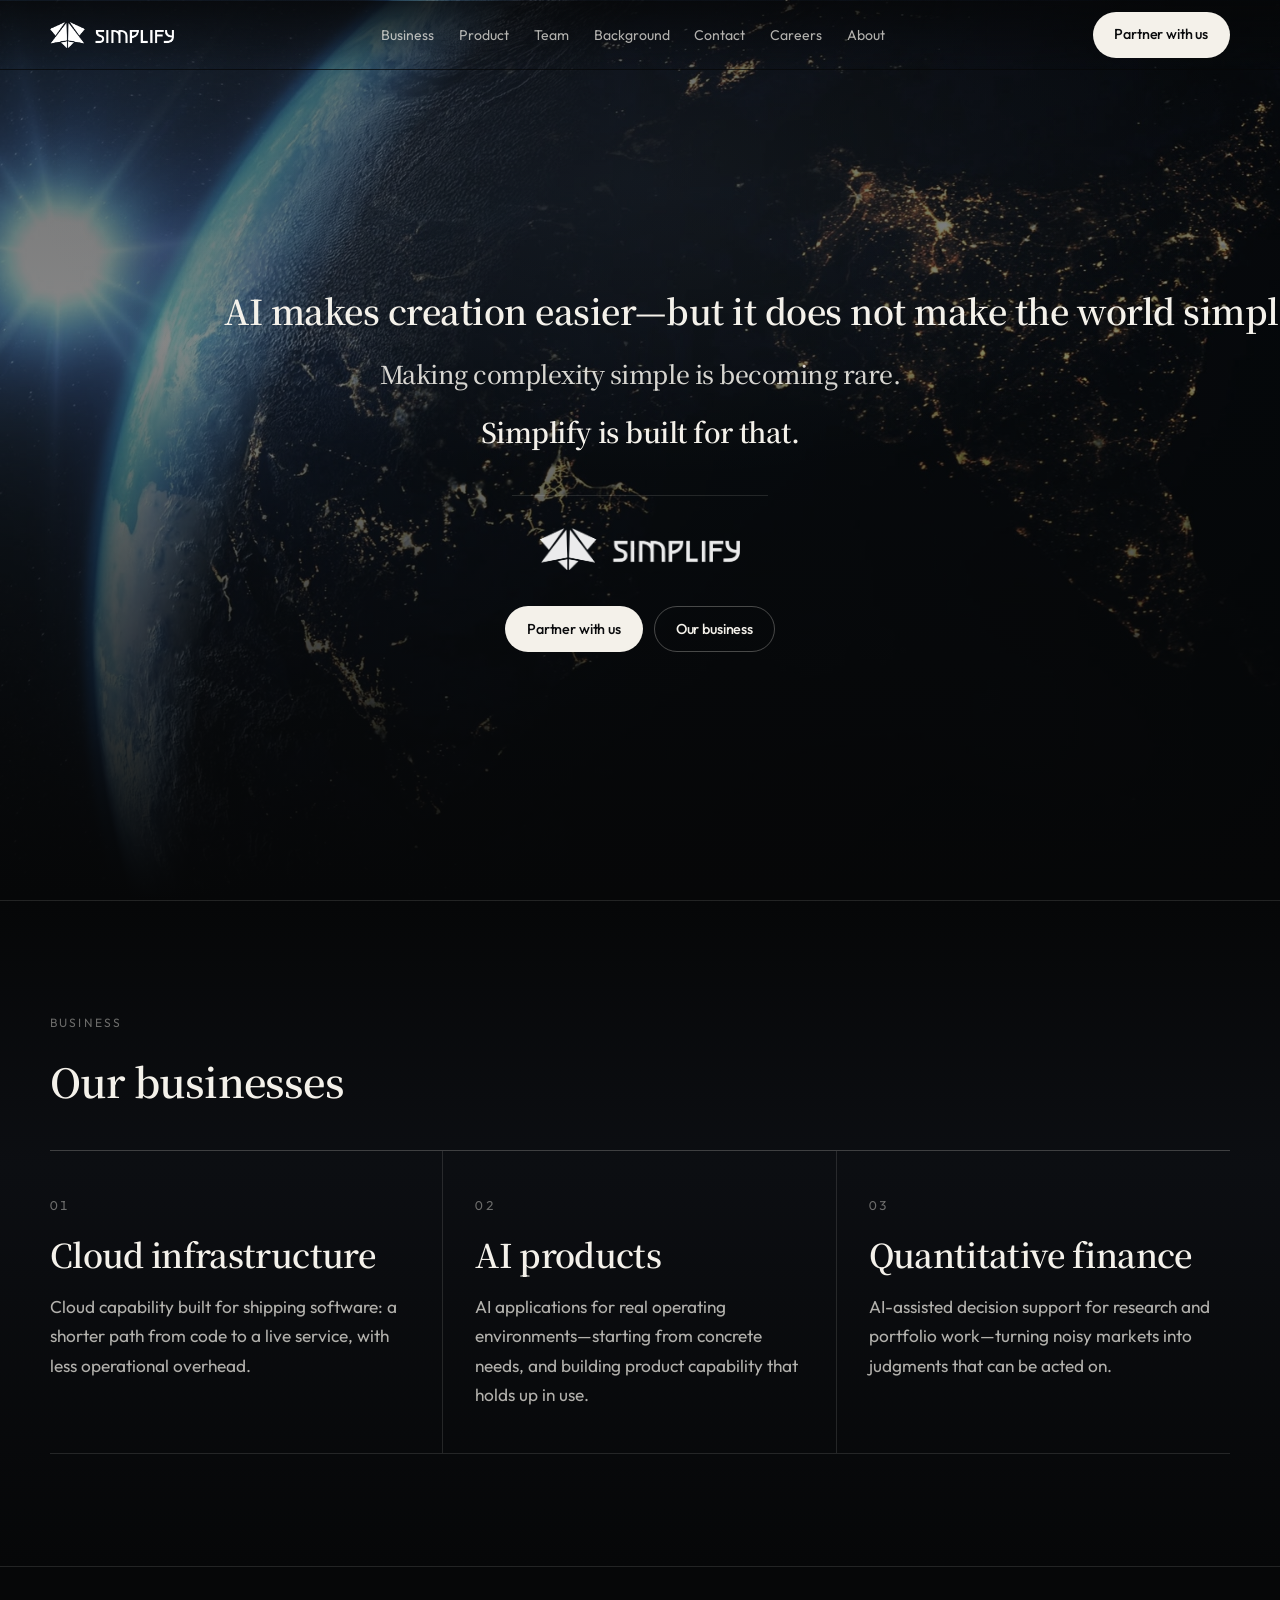
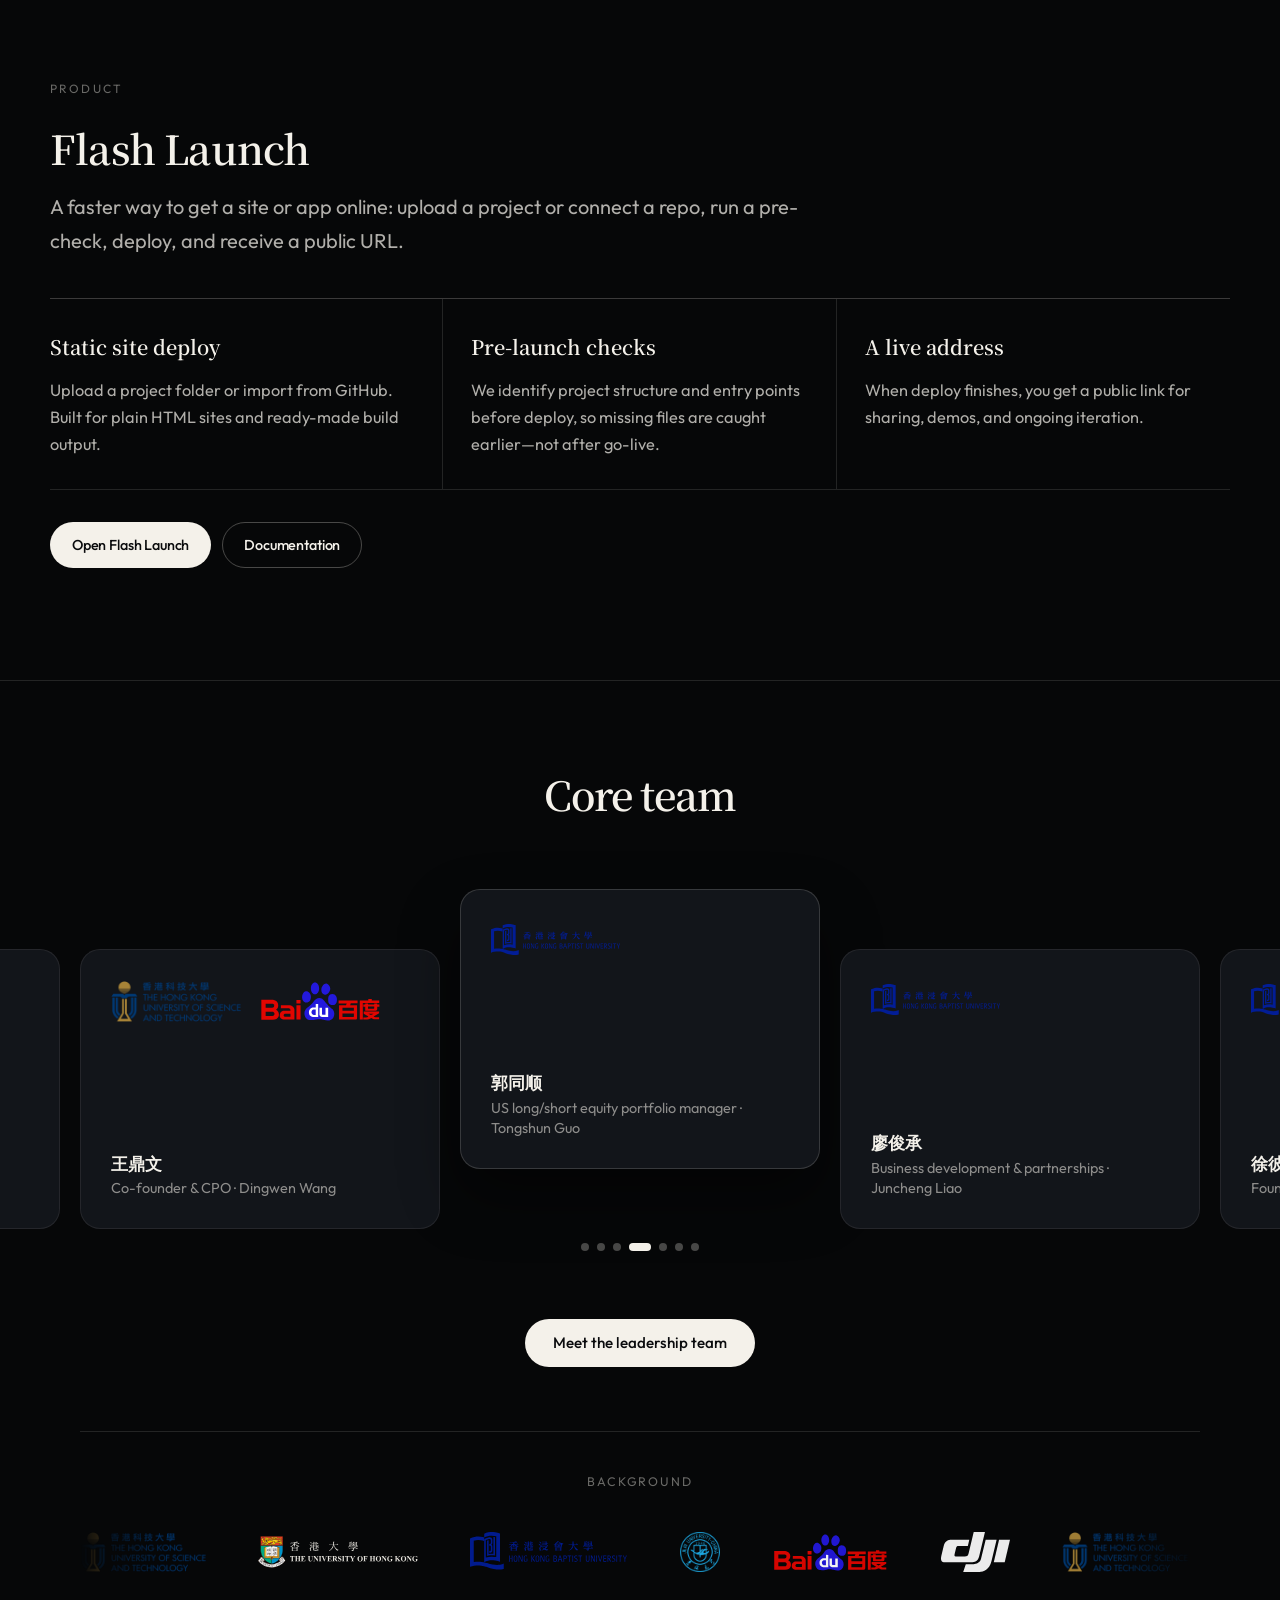
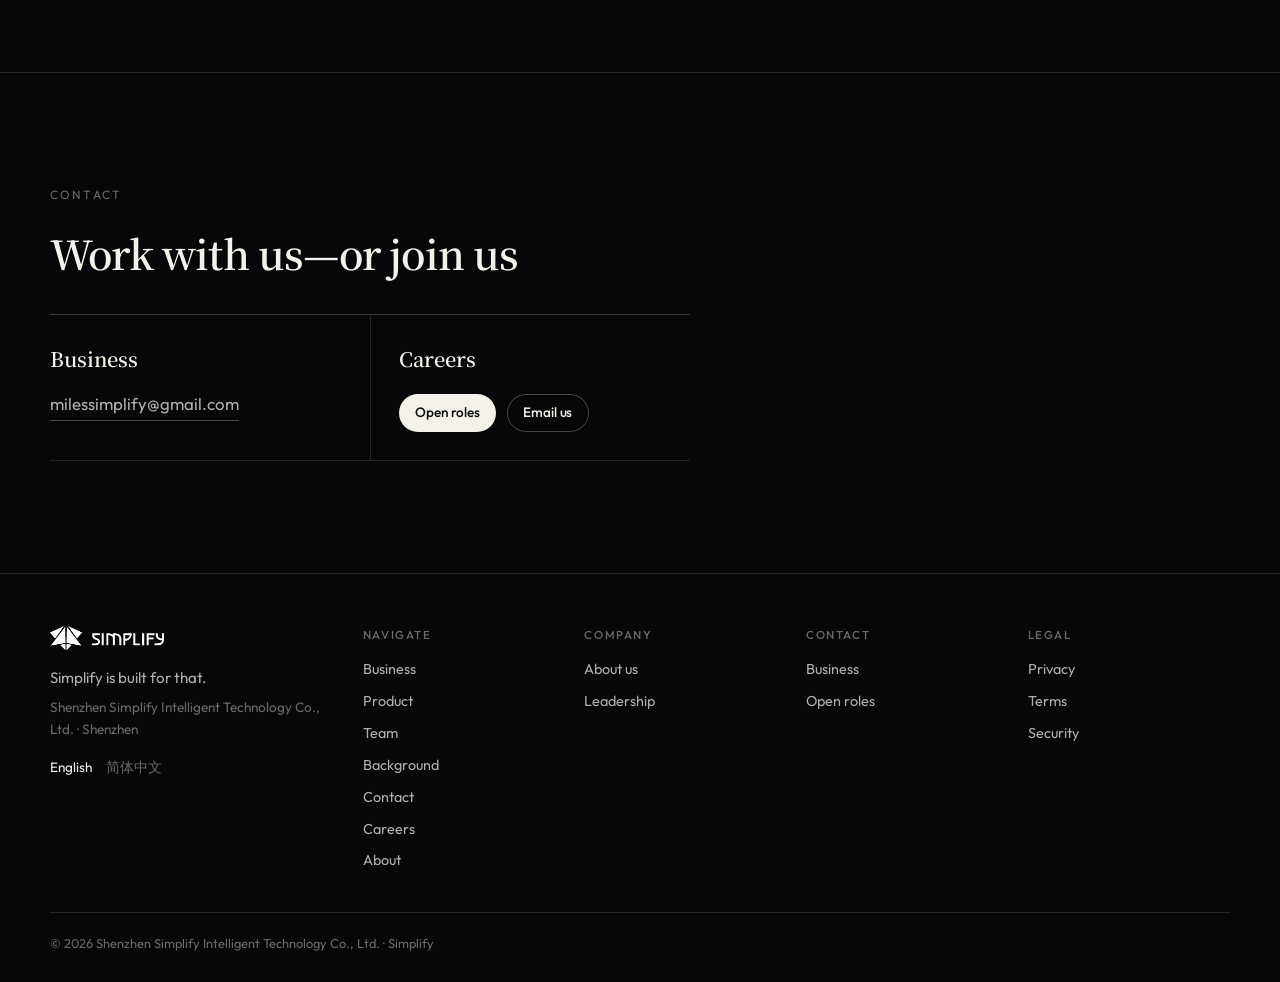
==== commit df79daea: "Keep team auto-scroll in sync on Chinese and English pages. Strengthen shared Swiper autoplay so bot" ====
--- a/en/index.html
+++ b/en/index.html
@@ -19,7 +19,7 @@
     <link rel="preconnect" href="https://fonts.gstatic.com" crossorigin>
     <link href="https://fonts.googleapis.com/css2?family=Noto+Serif+SC:wght@500;600;700&family=Outfit:wght@400;500;600;700&display=swap" rel="stylesheet">
     <link rel="stylesheet" href="../vendor/swiper/swiper-bundle.min.css">
-    <link rel="stylesheet" href="../css/site.css?v=en-thesis-v2">
+    <link rel="stylesheet" href="../css/site.css?v=team-scroll-sync-v1">
   </head>
   <body>
     <header class="top" id="header" data-at-top="true">
@@ -306,6 +306,6 @@
     </footer>
 
     <script src="../vendor/swiper/swiper-bundle.min.js"></script>
-    <script src="../js/site.js?v=en-v1"></script>
+    <script src="../js/site.js?v=team-scroll-sync-v1"></script>
   </body>
 </html>
